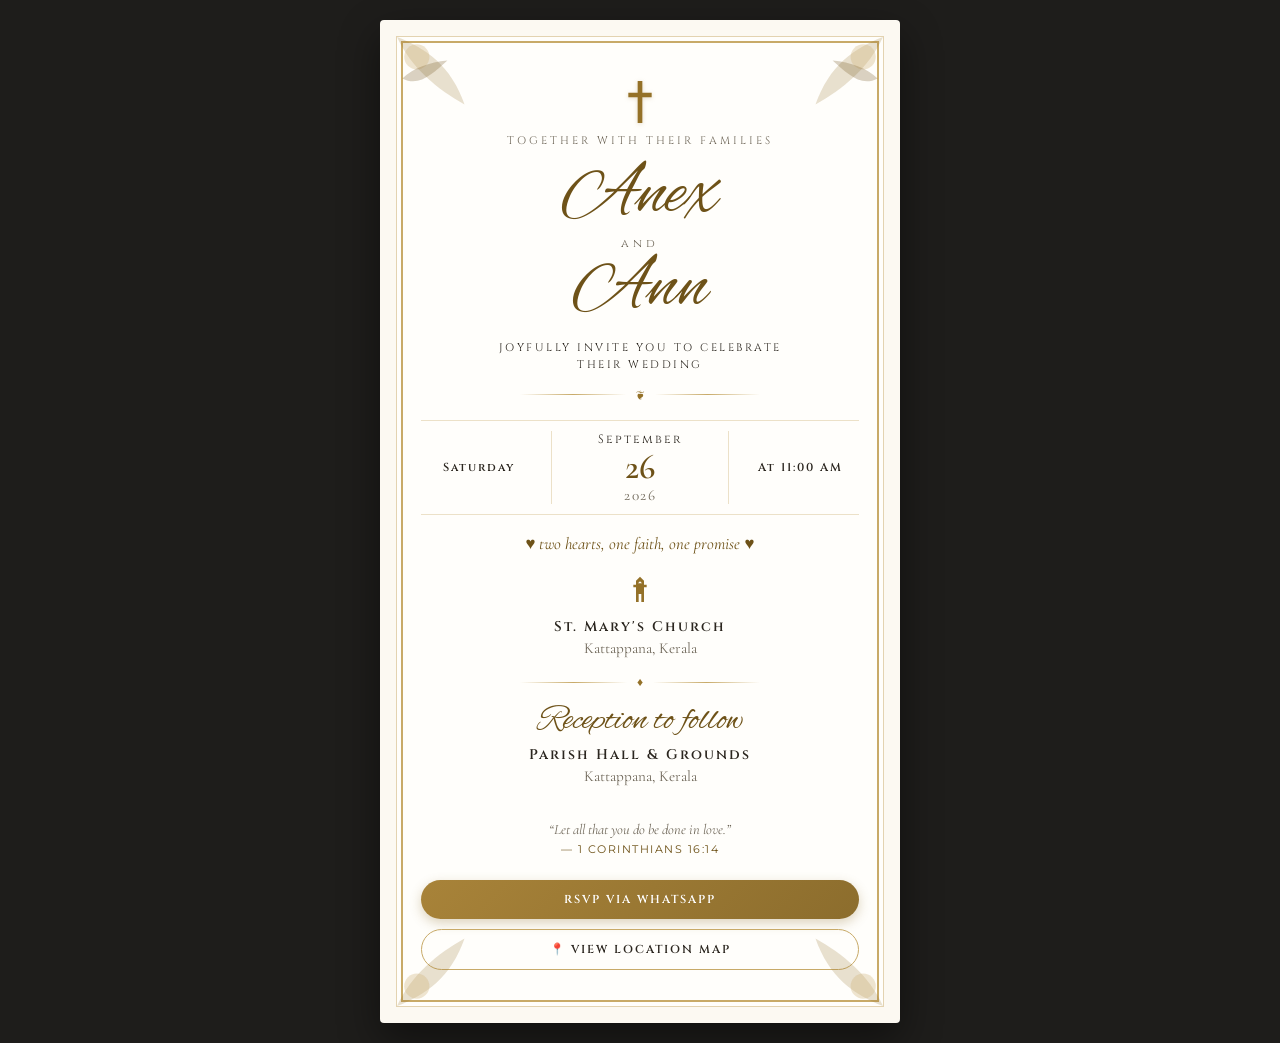
==== index2.html @ 03325937 "Add wedding invitation pages and assets" ====
<!DOCTYPE html>
<html lang="en">
<head>
  <meta charset="UTF-8">
  <meta name="viewport" content="width=device-width, initial-scale=1.0">
  <title>Wedding Invitation | Anex & Ann</title>

  <!-- Google Fonts -->
  <link rel="preconnect" href="https://fonts.googleapis.com">
  <link rel="preconnect" href="https://fonts.gstatic.com" crossorigin>
  <link href="https://fonts.googleapis.com/css2?family=Alex+Brush&family=Cinzel:wght@400;500;600;700&family=Cormorant+Garamond:ital,wght@0,400;0,600;1,400&family=Montserrat:wght@300;400;500&display=swap" rel="stylesheet">

  <style>
    :root {
      --bg-backdrop: #1e1d1b;
      --card-bg: #fcf9f2;
      --gold-primary: #947128;
      --gold-dark: #6e5218;
      --gold-border: #c8aa68;
      --text-main: #2b261f;
      --text-muted: #6f6759;
      --font-script: 'Alex Brush', cursive;
      --font-caps: 'Cinzel', serif;
      --font-body: 'Cormorant Garamond', Georgia, serif;
      --font-sans: 'Montserrat', sans-serif;
    }

    * {
      box-sizing: border-box;
      margin: 0;
      padding: 0;
    }

    body {
      background-color: var(--bg-backdrop);
      font-family: var(--font-body);
      color: var(--text-main);
      display: flex;
      justify-content: center;
      align-items: center;
      min-height: 100vh;
      padding: 20px 12px;
      -webkit-font-smoothing: antialiased;
    }

    /* Outer Container */
    .card-wrapper {
      width: 100%;
      max-width: 520px;
      background: var(--card-bg);
      border-radius: 4px;
      box-shadow: 0 16px 40px rgba(0, 0, 0, 0.45);
      position: relative;
      padding: 16px;
    }

    /* Inner Double-Gold Border */
    .card-inner {
      position: relative;
      background: #fffefb;
      border: 1px solid rgba(200, 170, 104, 0.5);
      outline: 2px solid var(--gold-border);
      outline-offset: -7px;
      padding: 44px 24px 36px;
      text-align: center;
      overflow: hidden;
    }

    /* Floral Corner Ornaments */
    .floral-corner {
      position: absolute;
      width: 90px;
      height: 90px;
      pointer-events: none;
      opacity: 0.85;
      z-index: 1;
    }
    .top-left { top: 0; left: 0; }
    .top-right { top: 0; right: 0; transform: scaleX(-1); }
    .bottom-left { bottom: 0; left: 0; transform: scaleY(-1); }
    .bottom-right { bottom: 0; right: 0; transform: scale(-1, -1); }

    /* Cross Header */
    .cross-wrap {
      display: flex;
      flex-direction: column;
      align-items: center;
      margin-bottom: 8px;
    }
    .cross-icon {
      width: 28px;
      height: 42px;
      fill: var(--gold-primary);
      filter: drop-shadow(0 1px 2px rgba(148, 113, 40, 0.25));
    }

    .family-subtitle {
      font-family: var(--font-caps);
      font-size: 0.68rem;
      letter-spacing: 3px;
      text-transform: uppercase;
      color: var(--text-muted);
      margin-top: 10px;
    }

    /* Couple Names */
    .names-section {
      margin: 14px 0 10px;
    }
    .bride-groom {
      font-family: var(--font-script);
      font-size: clamp(3.6rem, 13vw, 4.6rem);
      line-height: 0.95;
      color: var(--gold-dark);
      display: block;
      text-shadow: 0 1px 1px rgba(255, 255, 255, 0.8);
    }
    .and-text {
      font-family: var(--font-caps);
      font-size: 0.72rem;
      letter-spacing: 4px;
      color: var(--text-muted);
      display: block;
      margin: 4px 0;
    }

    .invitation-line {
      font-family: var(--font-caps);
      font-size: 0.68rem;
      letter-spacing: 2.5px;
      text-transform: uppercase;
      color: var(--text-main);
      line-height: 1.6;
      margin: 14px 0;
    }

    /* Decorative Divider */
    .gold-divider {
      display: flex;
      align-items: center;
      justify-content: center;
      gap: 10px;
      max-width: 240px;
      margin: 12px auto;
    }
    .gold-divider .line {
      flex: 1;
      height: 1px;
      background: linear-gradient(90deg, transparent, var(--gold-border), transparent);
    }
    .gold-divider .symbol {
      color: var(--gold-primary);
      font-size: 0.75rem;
    }

    /* Date Box */
    .date-container {
      display: flex;
      align-items: center;
      justify-content: center;
      gap: 14px;
      margin: 18px 0;
      border-top: 1px solid rgba(200, 170, 104, 0.35);
      border-bottom: 1px solid rgba(200, 170, 104, 0.35);
      padding: 10px 0;
    }
    .date-side {
      flex: 1;
      font-family: var(--font-caps);
      font-size: 0.72rem;
      letter-spacing: 2px;
      color: var(--text-main);
      font-weight: 600;
    }
    .date-middle {
      flex: 1.4;
      border-left: 1px solid rgba(200, 170, 104, 0.35);
      border-right: 1px solid rgba(200, 170, 104, 0.35);
      padding: 0 6px;
    }
    .date-middle .month {
      font-family: var(--font-caps);
      font-size: 0.75rem;
      letter-spacing: 2px;
    }
    .date-middle .day {
      font-family: var(--font-body);
      font-size: 2.2rem;
      line-height: 1;
      font-weight: 600;
      color: var(--gold-dark);
      margin: 2px 0;
    }
    .date-middle .year {
      font-family: var(--font-body);
      font-size: 0.95rem;
      letter-spacing: 1.5px;
      color: var(--text-muted);
    }

    .tagline {
      font-family: var(--font-body);
      font-style: italic;
      font-size: 1.05rem;
      color: var(--gold-dark);
      margin: 12px 0 20px;
    }

    /* Venue Blocks */
    .venue-group {
      margin-bottom: 18px;
    }
    .venue-icon {
      width: 32px;
      height: 32px;
      fill: var(--gold-primary);
      margin-bottom: 6px;
    }
    .venue-title {
      font-family: var(--font-caps);
      font-size: 0.88rem;
      letter-spacing: 2px;
      color: var(--text-main);
      font-weight: 600;
      margin-bottom: 3px;
    }
    .venue-address {
      font-family: var(--font-body);
      font-size: 0.95rem;
      color: var(--text-muted);
    }

    .reception-script {
      font-family: var(--font-script);
      font-size: 2.2rem;
      color: var(--gold-dark);
      line-height: 1;
      margin-top: 14px;
    }

    /* Bible Scripture */
    .verse-wrap {
      margin-top: 22px;
      padding-top: 14px;
      font-family: var(--font-body);
      font-size: 0.9rem;
      font-style: italic;
      color: var(--text-muted);
    }
    .verse-ref {
      display: block;
      font-style: normal;
      font-family: var(--font-sans);
      font-size: 0.68rem;
      letter-spacing: 1.5px;
      text-transform: uppercase;
      color: var(--gold-dark);
      margin-top: 4px;
    }

    /* Action Buttons (RSVP & Map) */
    .button-group {
      display: flex;
      flex-direction: column;
      gap: 10px;
      margin-top: 24px;
    }
    .btn {
      display: inline-flex;
      align-items: center;
      justify-content: center;
      gap: 8px;
      padding: 12px 18px;
      border-radius: 25px;
      font-family: var(--font-caps);
      font-size: 0.72rem;
      letter-spacing: 2px;
      text-transform: uppercase;
      text-decoration: none;
      font-weight: 600;
      transition: all 0.25s ease;
      cursor: pointer;
    }
    .btn-gold {
      background: linear-gradient(135deg, #a88339, #8c6d2d);
      color: #fff;
      border: none;
      box-shadow: 0 4px 12px rgba(140, 109, 45, 0.3);
    }
    .btn-gold:hover {
      background: linear-gradient(135deg, #b89345, #9c7b33);
      transform: translateY(-1px);
    }
    .btn-outline {
      background: transparent;
      color: var(--text-main);
      border: 1px solid var(--gold-border);
    }
    .btn-outline:hover {
      background: #fbf6ec;
    }
  </style>
</head>
<body>

  <div class="card-wrapper">
    <div class="card-inner">

      <!-- Corner Botanical SVG Leaves -->
      <svg class="floral-corner top-left" viewBox="0 0 100 100" fill="none">
        <path d="M0,0 C32,12 60,32 75,75 C45,58 16,35 0,0 Z" fill="#947128" opacity="0.25"/>
        <circle cx="22" cy="22" r="14" fill="#c8aa68" opacity="0.35"/>
        <path d="M6,46 C18,34 36,28 56,26 C40,40 25,56 6,46 Z" fill="#6e5218" opacity="0.3"/>
      </svg>
      <svg class="floral-corner top-right" viewBox="0 0 100 100" fill="none">
        <path d="M0,0 C32,12 60,32 75,75 C45,58 16,35 0,0 Z" fill="#947128" opacity="0.25"/>
        <circle cx="22" cy="22" r="14" fill="#c8aa68" opacity="0.35"/>
        <path d="M6,46 C18,34 36,28 56,26 C40,40 25,56 6,46 Z" fill="#6e5218" opacity="0.3"/>
      </svg>
      <svg class="floral-corner bottom-left" viewBox="0 0 100 100" fill="none">
        <path d="M0,0 C32,12 60,32 75,75 C45,58 16,35 0,0 Z" fill="#947128" opacity="0.25"/>
        <circle cx="22" cy="22" r="14" fill="#c8aa68" opacity="0.35"/>
      </svg>
      <svg class="floral-corner bottom-right" viewBox="0 0 100 100" fill="none">
        <path d="M0,0 C32,12 60,32 75,75 C45,58 16,35 0,0 Z" fill="#947128" opacity="0.25"/>
        <circle cx="22" cy="22" r="14" fill="#c8aa68" opacity="0.35"/>
      </svg>

      <!-- Golden Cross -->
      <div class="cross-wrap">
        <svg class="cross-icon" viewBox="0 0 24 36">
          <path d="M10,0 H14 V10 H22 V14 H14 V36 H10 V14 H2 V10 H10 Z" />
        </svg>
      </div>

      <p class="family-subtitle">Together with their families</p>

      <!-- Names -->
      <div class="names-section">
        <span class="bride-groom">Anex</span>
        <span class="and-text">and</span>
        <span class="bride-groom">Ann</span>
      </div>

      <p class="invitation-line">Joyfully invite you to celebrate<br>their wedding</p>

      <div class="gold-divider">
        <span class="line"></span>
        <span class="symbol">❦</span>
        <span class="line"></span>
      </div>

      <!-- Date / Time -->
      <div class="date-container">
        <div class="date-side">Saturday</div>
        <div class="date-middle">
          <div class="month">September</div>
          <div class="day">26</div>
          <div class="year">2026</div>
        </div>
        <div class="date-side">At 11:00 AM</div>
      </div>

      <p class="tagline">♥ two hearts, one faith, one promise ♥</p>

      <!-- Church Ceremony -->
      <div class="venue-group">
        <svg class="venue-icon" viewBox="0 0 24 24">
          <path d="M12 2L9 5V8H7V10H9V21H11V15H13V21H15V10H17V8H15V5L12 2M12 5.5L13.5 7H10.5L12 5.5Z"/>
        </svg>
        <h3 class="venue-title">St. Mary's Church</h3>
        <p class="venue-address">Kattappana, Kerala</p>
      </div>

      <div class="gold-divider">
        <span class="line"></span>
        <span class="symbol">♦</span>
        <span class="line"></span>
      </div>

      <!-- Reception -->
      <div class="venue-group">
        <div class="reception-script">Reception to follow</div>
        <h3 class="venue-title" style="margin-top: 6px;">Parish Hall & Grounds</h3>
        <p class="venue-address">Kattappana, Kerala</p>
      </div>

      <!-- Scripture -->
      <div class="verse-wrap">
        “Let all that you do be done in love.”
        <span class="verse-ref">— 1 Corinthians 16:14</span>
      </div>

      <!-- Quick Action Buttons -->
      <div class="button-group">
        <!-- Replace with your WhatsApp number -->
        <a href="https://wa.me/91XXXXXXXXXX?text=Hi%20Anex%20%26%20Ann,%20I%20will%20be%20attending%20your%20wedding!" target="_blank" class="btn btn-gold">
          RSVP via WhatsApp
        </a>
        <!-- Replace with your Google Maps link -->
        <a href="https://maps.google.com" target="_blank" class="btn btn-outline">
          📍 View Location Map
        </a>
      </div>

    </div>
  </div>

</body>
</html>
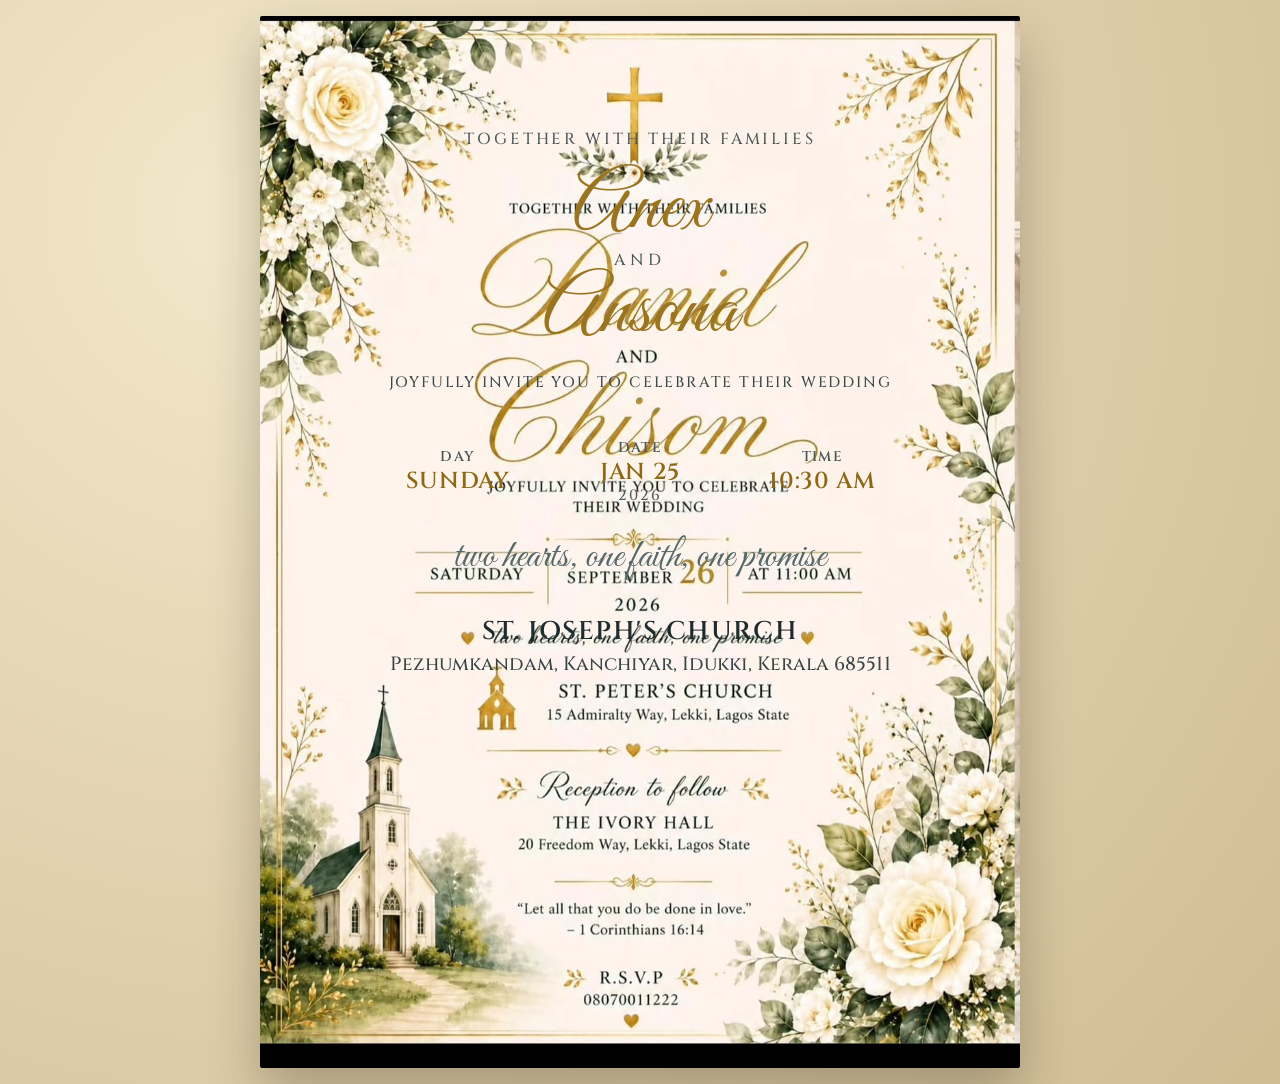
==== commit 24375bdd: "Make index2 match reference image exactly" ====
--- a/index2.html
+++ b/index2.html
@@ -1,410 +1,187 @@
 <!DOCTYPE html>
 <html lang="en">
 <head>
-  <meta charset="UTF-8">
-  <meta name="viewport" content="width=device-width, initial-scale=1.0">
-  <title>Wedding Invitation | Anex & Ann</title>
-
-  <!-- Google Fonts -->
-  <link rel="preconnect" href="https://fonts.googleapis.com">
-  <link rel="preconnect" href="https://fonts.gstatic.com" crossorigin>
-  <link href="https://fonts.googleapis.com/css2?family=Alex+Brush&family=Cinzel:wght@400;500;600;700&family=Cormorant+Garamond:ital,wght@0,400;0,600;1,400&family=Montserrat:wght@300;400;500&display=swap" rel="stylesheet">
-
+  <meta charset="UTF-8" />
+  <meta name="viewport" content="width=device-width, initial-scale=1.0" />
+  <title>Wedding Invitation | Anex & Ansona</title>
+  <link rel="preconnect" href="https://fonts.googleapis.com" />
+  <link rel="preconnect" href="https://fonts.gstatic.com" crossorigin />
+  <link href="https://fonts.googleapis.com/css2?family=Cinzel:wght@400;500;600&family=Great+Vibes&display=swap" rel="stylesheet" />
   <style>
     :root {
-      --bg-backdrop: #1e1d1b;
-      --card-bg: #fcf9f2;
-      --gold-primary: #947128;
-      --gold-dark: #6e5218;
-      --gold-border: #c8aa68;
-      --text-main: #2b261f;
-      --text-muted: #6f6759;
-      --font-script: 'Alex Brush', cursive;
-      --font-caps: 'Cinzel', serif;
-      --font-body: 'Cormorant Garamond', Georgia, serif;
-      --font-sans: 'Montserrat', sans-serif;
+      --gold: #9b7420;
+      --ink: #2f3a3a;
+      --soft-bg: #eee2c6;
     }
 
-    * {
-      box-sizing: border-box;
+    * { box-sizing: border-box; }
+
+    body {
       margin: 0;
-      padding: 0;
+      min-height: 100vh;
+      display: grid;
+      place-items: center;
+      background: radial-gradient(circle at 20% 20%, #f3e8cb 0%, #e0cfab 55%, #cfbc93 100%);
+      padding: 16px;
+      color: var(--ink);
     }
 
-    body {
-      background-color: var(--bg-backdrop);
-      font-family: var(--font-body);
-      color: var(--text-main);
-      display: flex;
-      justify-content: center;
-      align-items: center;
-      min-height: 100vh;
-      padding: 20px 12px;
-      -webkit-font-smoothing: antialiased;
-    }
-
-    /* Outer Container */
-    .card-wrapper {
-      width: 100%;
-      max-width: 520px;
-      background: var(--card-bg);
-      border-radius: 4px;
-      box-shadow: 0 16px 40px rgba(0, 0, 0, 0.45);
+    .card {
       position: relative;
-      padding: 16px;
-    }
-
-    /* Inner Double-Gold Border */
-    .card-inner {
-      position: relative;
-      background: #fffefb;
-      border: 1px solid rgba(200, 170, 104, 0.5);
-      outline: 2px solid var(--gold-border);
-      outline-offset: -7px;
-      padding: 44px 24px 36px;
-      text-align: center;
+      width: min(95vw, 760px);
+      aspect-ratio: 1110 / 1536;
+      box-shadow: 0 24px 52px rgba(30, 24, 10, 0.28);
+      border-radius: 2px;
       overflow: hidden;
     }
 
-    /* Floral Corner Ornaments */
-    .floral-corner {
+    .card img {
       position: absolute;
-      width: 90px;
-      height: 90px;
-      pointer-events: none;
-      opacity: 0.85;
-      z-index: 1;
+      inset: 0;
+      width: 100%;
+      height: 100%;
+      object-fit: cover;
+      display: block;
     }
-    .top-left { top: 0; left: 0; }
-    .top-right { top: 0; right: 0; transform: scaleX(-1); }
-    .bottom-left { bottom: 0; left: 0; transform: scaleY(-1); }
-    .bottom-right { bottom: 0; right: 0; transform: scale(-1, -1); }
 
-    /* Cross Header */
-    .cross-wrap {
+    .overlay {
+      position: absolute;
+      inset: 0;
+      padding: 10% 14% 11%;
+      text-align: center;
       display: flex;
       flex-direction: column;
-      align-items: center;
-      margin-bottom: 8px;
-    }
-    .cross-icon {
-      width: 28px;
-      height: 42px;
-      fill: var(--gold-primary);
-      filter: drop-shadow(0 1px 2px rgba(148, 113, 40, 0.25));
+      justify-content: flex-start;
     }
 
-    .family-subtitle {
-      font-family: var(--font-caps);
-      font-size: 0.68rem;
-      letter-spacing: 3px;
+    .top-line {
+      margin: 7.2% 0 4.2%;
+      font: 500 clamp(11px, 1.3vw, 16px) / 1.1 Cinzel, serif;
+      letter-spacing: 0.18em;
       text-transform: uppercase;
-      color: var(--text-muted);
-      margin-top: 10px;
+      color: #4f5959;
     }
 
-    /* Couple Names */
-    .names-section {
-      margin: 14px 0 10px;
-    }
-    .bride-groom {
-      font-family: var(--font-script);
-      font-size: clamp(3.6rem, 13vw, 4.6rem);
-      line-height: 0.95;
-      color: var(--gold-dark);
-      display: block;
-      text-shadow: 0 1px 1px rgba(255, 255, 255, 0.8);
-    }
-    .and-text {
-      font-family: var(--font-caps);
-      font-size: 0.72rem;
-      letter-spacing: 4px;
-      color: var(--text-muted);
-      display: block;
-      margin: 4px 0;
+    .name {
+      margin: 0;
+      color: var(--gold);
+      font: 400 clamp(44px, 8vw, 82px) / 0.9 "Great Vibes", cursive;
     }
 
-    .invitation-line {
-      font-family: var(--font-caps);
-      font-size: 0.68rem;
-      letter-spacing: 2.5px;
+    .and {
+      margin: 1.1% 0 1.2%;
+      font: 500 clamp(11px, 1.3vw, 16px) / 1.1 Cinzel, serif;
+      letter-spacing: 0.28em;
       text-transform: uppercase;
-      color: var(--text-main);
-      line-height: 1.6;
-      margin: 14px 0;
+      color: #4f5959;
     }
 
-    /* Decorative Divider */
-    .gold-divider {
-      display: flex;
-      align-items: center;
-      justify-content: center;
-      gap: 10px;
-      max-width: 240px;
-      margin: 12px auto;
-    }
-    .gold-divider .line {
-      flex: 1;
-      height: 1px;
-      background: linear-gradient(90deg, transparent, var(--gold-border), transparent);
-    }
-    .gold-divider .symbol {
-      color: var(--gold-primary);
-      font-size: 0.75rem;
+    .invite {
+      margin: 4.2% 0 5%;
+      font: 500 clamp(10px, 1.2vw, 15px) / 1.35 Cinzel, serif;
+      letter-spacing: 0.12em;
+      text-transform: uppercase;
+      color: #3b4748;
     }
 
-    /* Date Box */
-    .date-container {
-      display: flex;
+    .meta {
+      margin-top: 3.8%;
+      display: grid;
+      grid-template-columns: 1fr 1fr 1fr;
+      gap: 0;
       align-items: center;
-      justify-content: center;
-      gap: 14px;
-      margin: 18px 0;
-      border-top: 1px solid rgba(200, 170, 104, 0.35);
-      border-bottom: 1px solid rgba(200, 170, 104, 0.35);
-      padding: 10px 0;
-    }
-    .date-side {
-      flex: 1;
-      font-family: var(--font-caps);
-      font-size: 0.72rem;
-      letter-spacing: 2px;
-      color: var(--text-main);
-      font-weight: 600;
-    }
-    .date-middle {
-      flex: 1.4;
-      border-left: 1px solid rgba(200, 170, 104, 0.35);
-      border-right: 1px solid rgba(200, 170, 104, 0.35);
-      padding: 0 6px;
-    }
-    .date-middle .month {
-      font-family: var(--font-caps);
-      font-size: 0.75rem;
-      letter-spacing: 2px;
-    }
-    .date-middle .day {
-      font-family: var(--font-body);
-      font-size: 2.2rem;
-      line-height: 1;
-      font-weight: 600;
-      color: var(--gold-dark);
-      margin: 2px 0;
-    }
-    .date-middle .year {
-      font-family: var(--font-body);
-      font-size: 0.95rem;
-      letter-spacing: 1.5px;
-      color: var(--text-muted);
     }
 
-    .tagline {
-      font-family: var(--font-body);
-      font-style: italic;
-      font-size: 1.05rem;
-      color: var(--gold-dark);
-      margin: 12px 0 20px;
+    .meta .label {
+      margin: 0;
+      font: 600 clamp(11px, 1.2vw, 14px) / 1 Cinzel, serif;
+      letter-spacing: 0.08em;
+      text-transform: uppercase;
+      color: #4d5758;
     }
 
-    /* Venue Blocks */
-    .venue-group {
-      margin-bottom: 18px;
-    }
-    .venue-icon {
-      width: 32px;
-      height: 32px;
-      fill: var(--gold-primary);
-      margin-bottom: 6px;
-    }
-    .venue-title {
-      font-family: var(--font-caps);
-      font-size: 0.88rem;
-      letter-spacing: 2px;
-      color: var(--text-main);
-      font-weight: 600;
-      margin-bottom: 3px;
-    }
-    .venue-address {
-      font-family: var(--font-body);
-      font-size: 0.95rem;
-      color: var(--text-muted);
+    .meta .value {
+      margin: 0.35rem 0 0;
+      font: 600 clamp(13px, 1.8vw, 24px) / 1.05 Cinzel, serif;
+      letter-spacing: 0.03em;
+      color: #8e6817;
+      text-transform: uppercase;
     }
 
-    .reception-script {
-      font-family: var(--font-script);
-      font-size: 2.2rem;
-      color: var(--gold-dark);
-      line-height: 1;
-      margin-top: 14px;
+    .meta .sub {
+      margin: 0.22rem 0 0;
+      font: 500 clamp(10px, 1.2vw, 15px) / 1 Cinzel, serif;
+      letter-spacing: 0.12em;
+      color: #4d5758;
+      text-transform: uppercase;
     }
 
-    /* Bible Scripture */
-    .verse-wrap {
-      margin-top: 22px;
-      padding-top: 14px;
-      font-family: var(--font-body);
-      font-size: 0.9rem;
-      font-style: italic;
-      color: var(--text-muted);
-    }
-    .verse-ref {
-      display: block;
-      font-style: normal;
-      font-family: var(--font-sans);
-      font-size: 0.68rem;
-      letter-spacing: 1.5px;
-      text-transform: uppercase;
-      color: var(--gold-dark);
-      margin-top: 4px;
+    .tag {
+      margin: 6.2% 0 3.2%;
+      font: 400 clamp(22px, 3.2vw, 40px) / 1 "Great Vibes", cursive;
+      color: #56686a;
     }
 
-    /* Action Buttons (RSVP & Map) */
-    .button-group {
-      display: flex;
-      flex-direction: column;
-      gap: 10px;
-      margin-top: 24px;
+    .venue {
+      margin: 4.2% 0 0;
     }
-    .btn {
-      display: inline-flex;
-      align-items: center;
-      justify-content: center;
-      gap: 8px;
-      padding: 12px 18px;
-      border-radius: 25px;
-      font-family: var(--font-caps);
-      font-size: 0.72rem;
-      letter-spacing: 2px;
+
+    .venue .title {
+      margin: 0;
+      font: 600 clamp(15px, 2vw, 28px) / 1.1 Cinzel, serif;
+      letter-spacing: 0.06em;
       text-transform: uppercase;
-      text-decoration: none;
-      font-weight: 600;
-      transition: all 0.25s ease;
-      cursor: pointer;
+      color: #1f2c2e;
     }
-    .btn-gold {
-      background: linear-gradient(135deg, #a88339, #8c6d2d);
-      color: #fff;
-      border: none;
-      box-shadow: 0 4px 12px rgba(140, 109, 45, 0.3);
+
+    .venue .addr {
+      margin: 0.35rem 0 0;
+      font: 500 clamp(12px, 1.5vw, 20px) / 1.3 Cinzel, serif;
+      color: #394648;
     }
-    .btn-gold:hover {
-      background: linear-gradient(135deg, #b89345, #9c7b33);
-      transform: translateY(-1px);
-    }
-    .btn-outline {
-      background: transparent;
-      color: var(--text-main);
-      border: 1px solid var(--gold-border);
-    }
-    .btn-outline:hover {
-      background: #fbf6ec;
+
+    @media (max-width: 620px) {
+      .overlay { padding: 9% 10% 10%; }
+      .top-line { margin-top: 10.5%; }
     }
   </style>
 </head>
 <body>
+  <section class="card" aria-label="Wedding invitation">
+    <img src="assets/invitation-reference.jpeg" alt="Wedding invitation floral frame" />
 
-  <div class="card-wrapper">
-    <div class="card-inner">
+    <div class="overlay">
+      <p class="top-line">Together with their families</p>
 
-      <!-- Corner Botanical SVG Leaves -->
-      <svg class="floral-corner top-left" viewBox="0 0 100 100" fill="none">
-        <path d="M0,0 C32,12 60,32 75,75 C45,58 16,35 0,0 Z" fill="#947128" opacity="0.25"/>
-        <circle cx="22" cy="22" r="14" fill="#c8aa68" opacity="0.35"/>
-        <path d="M6,46 C18,34 36,28 56,26 C40,40 25,56 6,46 Z" fill="#6e5218" opacity="0.3"/>
-      </svg>
-      <svg class="floral-corner top-right" viewBox="0 0 100 100" fill="none">
-        <path d="M0,0 C32,12 60,32 75,75 C45,58 16,35 0,0 Z" fill="#947128" opacity="0.25"/>
-        <circle cx="22" cy="22" r="14" fill="#c8aa68" opacity="0.35"/>
-        <path d="M6,46 C18,34 36,28 56,26 C40,40 25,56 6,46 Z" fill="#6e5218" opacity="0.3"/>
-      </svg>
-      <svg class="floral-corner bottom-left" viewBox="0 0 100 100" fill="none">
-        <path d="M0,0 C32,12 60,32 75,75 C45,58 16,35 0,0 Z" fill="#947128" opacity="0.25"/>
-        <circle cx="22" cy="22" r="14" fill="#c8aa68" opacity="0.35"/>
-      </svg>
-      <svg class="floral-corner bottom-right" viewBox="0 0 100 100" fill="none">
-        <path d="M0,0 C32,12 60,32 75,75 C45,58 16,35 0,0 Z" fill="#947128" opacity="0.25"/>
-        <circle cx="22" cy="22" r="14" fill="#c8aa68" opacity="0.35"/>
-      </svg>
+      <h1 class="name">Anex</h1>
+      <p class="and">and</p>
+      <h1 class="name">Ansona</h1>
 
-      <!-- Golden Cross -->
-      <div class="cross-wrap">
-        <svg class="cross-icon" viewBox="0 0 24 36">
-          <path d="M10,0 H14 V10 H22 V14 H14 V36 H10 V14 H2 V10 H10 Z" />
-        </svg>
+      <p class="invite">Joyfully invite you to celebrate their wedding</p>
+
+      <div class="meta">
+        <div>
+          <p class="label">Day</p>
+          <p class="value">Sunday</p>
+        </div>
+        <div>
+          <p class="label">Date</p>
+          <p class="value">Jan 25</p>
+          <p class="sub">2026</p>
+        </div>
+        <div>
+          <p class="label">Time</p>
+          <p class="value">10:30 AM</p>
+        </div>
       </div>
 
-      <p class="family-subtitle">Together with their families</p>
+      <p class="tag">two hearts, one faith, one promise</p>
 
-      <!-- Names -->
-      <div class="names-section">
-        <span class="bride-groom">Anex</span>
-        <span class="and-text">and</span>
-        <span class="bride-groom">Ann</span>
+      <div class="venue">
+        <p class="title">St. Joseph's Church</p>
+        <p class="addr">Pezhumkandam, Kanchiyar, Idukki, Kerala 685511</p>
       </div>
-
-      <p class="invitation-line">Joyfully invite you to celebrate<br>their wedding</p>
-
-      <div class="gold-divider">
-        <span class="line"></span>
-        <span class="symbol">❦</span>
-        <span class="line"></span>
-      </div>
-
-      <!-- Date / Time -->
-      <div class="date-container">
-        <div class="date-side">Saturday</div>
-        <div class="date-middle">
-          <div class="month">September</div>
-          <div class="day">26</div>
-          <div class="year">2026</div>
-        </div>
-        <div class="date-side">At 11:00 AM</div>
-      </div>
-
-      <p class="tagline">♥ two hearts, one faith, one promise ♥</p>
-
-      <!-- Church Ceremony -->
-      <div class="venue-group">
-        <svg class="venue-icon" viewBox="0 0 24 24">
-          <path d="M12 2L9 5V8H7V10H9V21H11V15H13V21H15V10H17V8H15V5L12 2M12 5.5L13.5 7H10.5L12 5.5Z"/>
-        </svg>
-        <h3 class="venue-title">St. Mary's Church</h3>
-        <p class="venue-address">Kattappana, Kerala</p>
-      </div>
-
-      <div class="gold-divider">
-        <span class="line"></span>
-        <span class="symbol">♦</span>
-        <span class="line"></span>
-      </div>
-
-      <!-- Reception -->
-      <div class="venue-group">
-        <div class="reception-script">Reception to follow</div>
-        <h3 class="venue-title" style="margin-top: 6px;">Parish Hall & Grounds</h3>
-        <p class="venue-address">Kattappana, Kerala</p>
-      </div>
-
-      <!-- Scripture -->
-      <div class="verse-wrap">
-        “Let all that you do be done in love.”
-        <span class="verse-ref">— 1 Corinthians 16:14</span>
-      </div>
-
-      <!-- Quick Action Buttons -->
-      <div class="button-group">
-        <!-- Replace with your WhatsApp number -->
-        <a href="https://wa.me/91XXXXXXXXXX?text=Hi%20Anex%20%26%20Ann,%20I%20will%20be%20attending%20your%20wedding!" target="_blank" class="btn btn-gold">
-          RSVP via WhatsApp
-        </a>
-        <!-- Replace with your Google Maps link -->
-        <a href="https://maps.google.com" target="_blank" class="btn btn-outline">
-          📍 View Location Map
-        </a>
-      </div>
-
     </div>
-  </div>
-
+  </section>
 </body>
 </html>
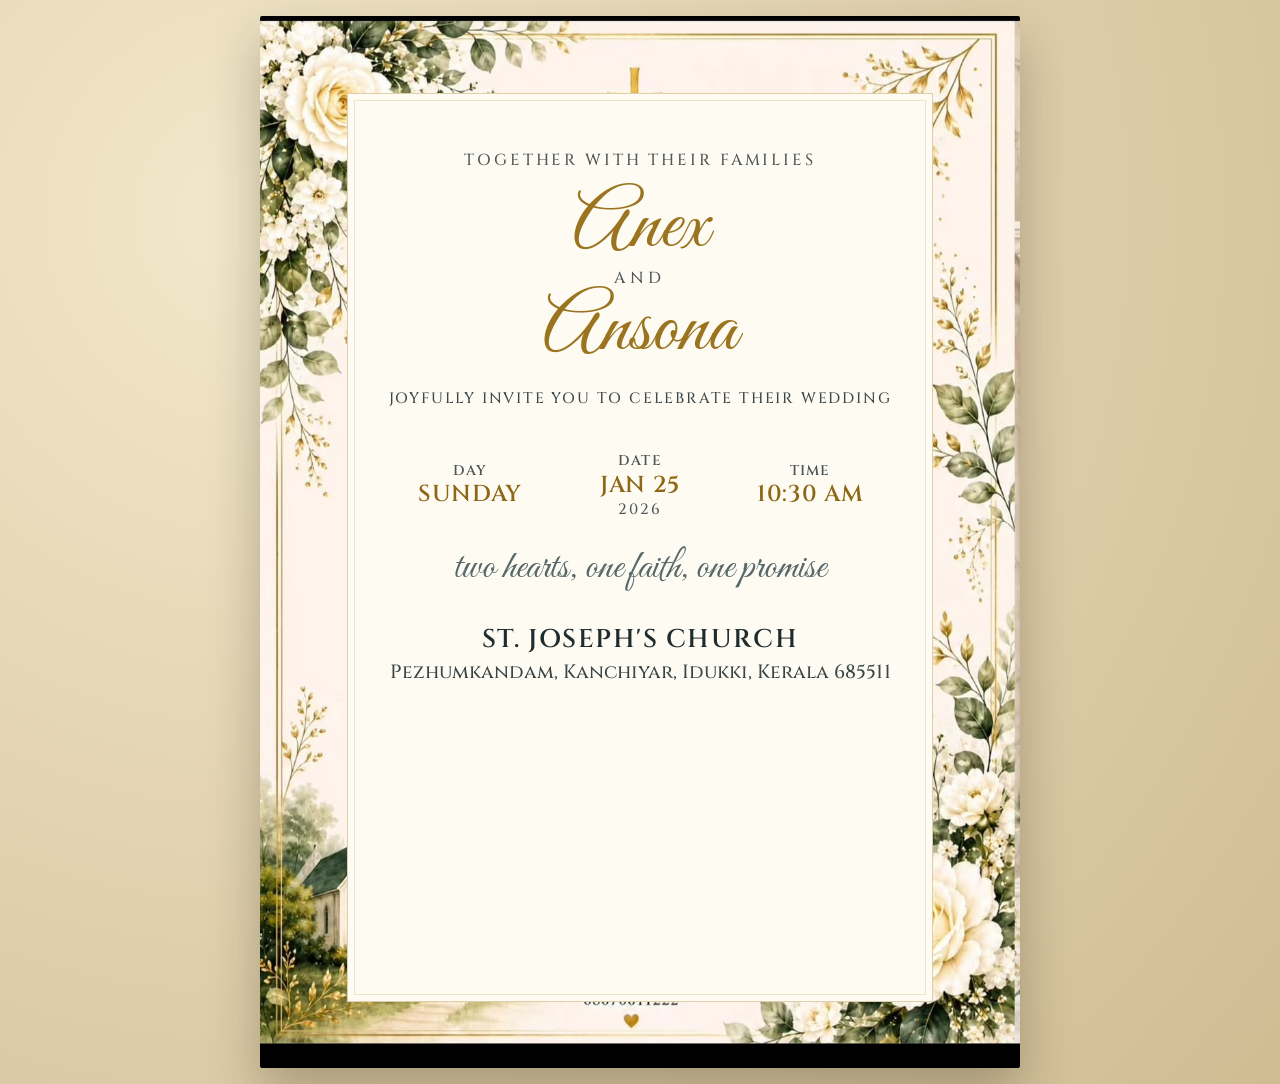
==== commit d7f61bbb: "Mask original text area on index2" ====
--- a/index2.html
+++ b/index2.html
@@ -46,12 +46,16 @@
 
     .overlay {
       position: absolute;
-      inset: 0;
-      padding: 10% 14% 11%;
+      inset: 7.3% 11.5% 6.2%;
+      padding: 2.8% 4.8% 4.5%;
       text-align: center;
       display: flex;
       flex-direction: column;
       justify-content: flex-start;
+      background: #fefbf3;
+      border: 1px solid rgba(186, 150, 78, 0.45);
+      outline: 1px solid rgba(186, 150, 78, 0.25);
+      outline-offset: -8px;
     }
 
     .top-line {
@@ -141,8 +145,12 @@
     }
 
     @media (max-width: 620px) {
-      .overlay { padding: 9% 10% 10%; }
-      .top-line { margin-top: 10.5%; }
+      .overlay {
+        inset: 6.8% 8.8% 5.5%;
+        padding: 4.2% 4.6% 5.8%;
+      }
+
+      .top-line { margin-top: 10.8%; }
     }
   </style>
 </head>
